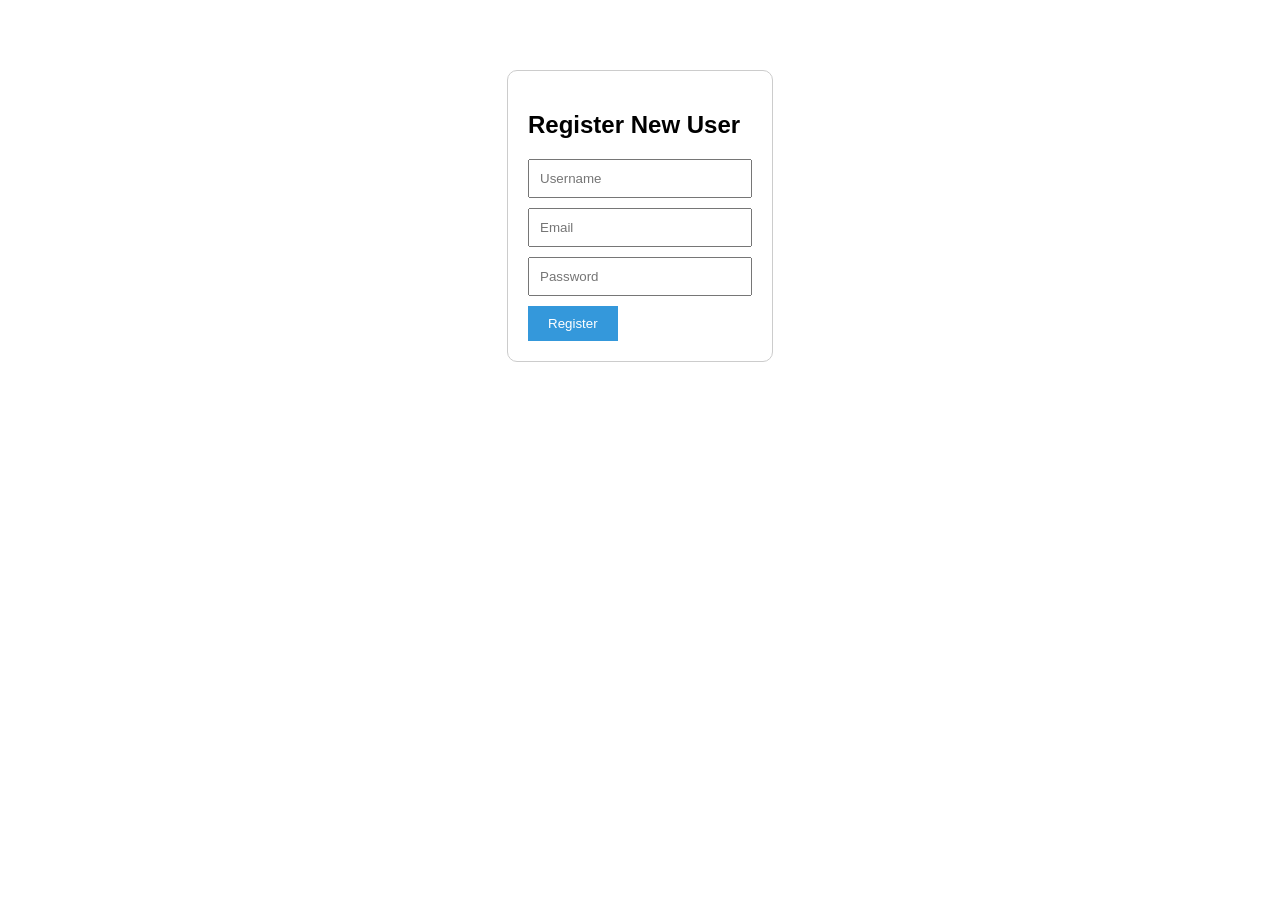
==== index.html @ 651fb15f "frontend initiated" ====
<!DOCTYPE html>
<html lang="en">
<head>
    <meta charset="UTF-8">
    <meta name="viewport" content="width=device-width, initial-scale=1.0">
    <title>User Profile</title>
    <link rel="stylesheet" href="style.css">
</head>
<body>
    <!-- Форма регистрации -->
    <section id="registration">
        <h2>Register New User</h2>
        <form id="registrationForm">
            <input type="text" id="username" placeholder="Username" required /><br>
            <input type="email" id="email" placeholder="Email" required /><br>
            <input type="password" id="password" placeholder="Password" required /><br>
            <button type="submit">Register</button>
        </form>
    </section>

    <!-- Информация о пользователе -->
    <div id="userInfo">
        <span id="userName"></span><br>
        <span id="userEmail"></span>
    </div>

    <!-- Список зданий -->
    <div id="buildingsContainer">
        <!-- Здания будут динамически добавляться сюда -->
    </div>

    <script src="script.js"></script> <!-- Подключаем скрипты -->
</body>
</html>
---- style.css ----
/* Основной стиль страницы */
body {
    font-family: Arial, sans-serif;
    margin: 0;
    padding: 20px;
    display: flex;
    flex-direction: column;
    align-items: center;
    justify-content: center;
}

#userInfo {
    position: absolute;
    top: 20px;
    right: 20px;
    font-size: 18px;
}

#buildingsContainer {
    display: flex;
    justify-content: center;
    gap: 20px;
    margin-top: 100px;
    flex-wrap: wrap;
}

.building {
    width: 100px;
    height: 100px;
    background-color: red;
    border-radius: 10px;
    cursor: pointer;
}

.building.visited {
    background-color: green;
}

/* Стили для формы регистрации */
#registration {
    margin-top: 50px;
    padding: 20px;
    border: 1px solid #ccc;
    border-radius: 10px;
}

#registration input {
    margin-bottom: 10px;
    padding: 10px;
    width: 200px;
}

#registration button {
    padding: 10px 20px;
    background-color: #3498db;
    color: white;
    border: none;
    cursor: pointer;
}

#registration button:hover {
    background-color: #2980b9;
}
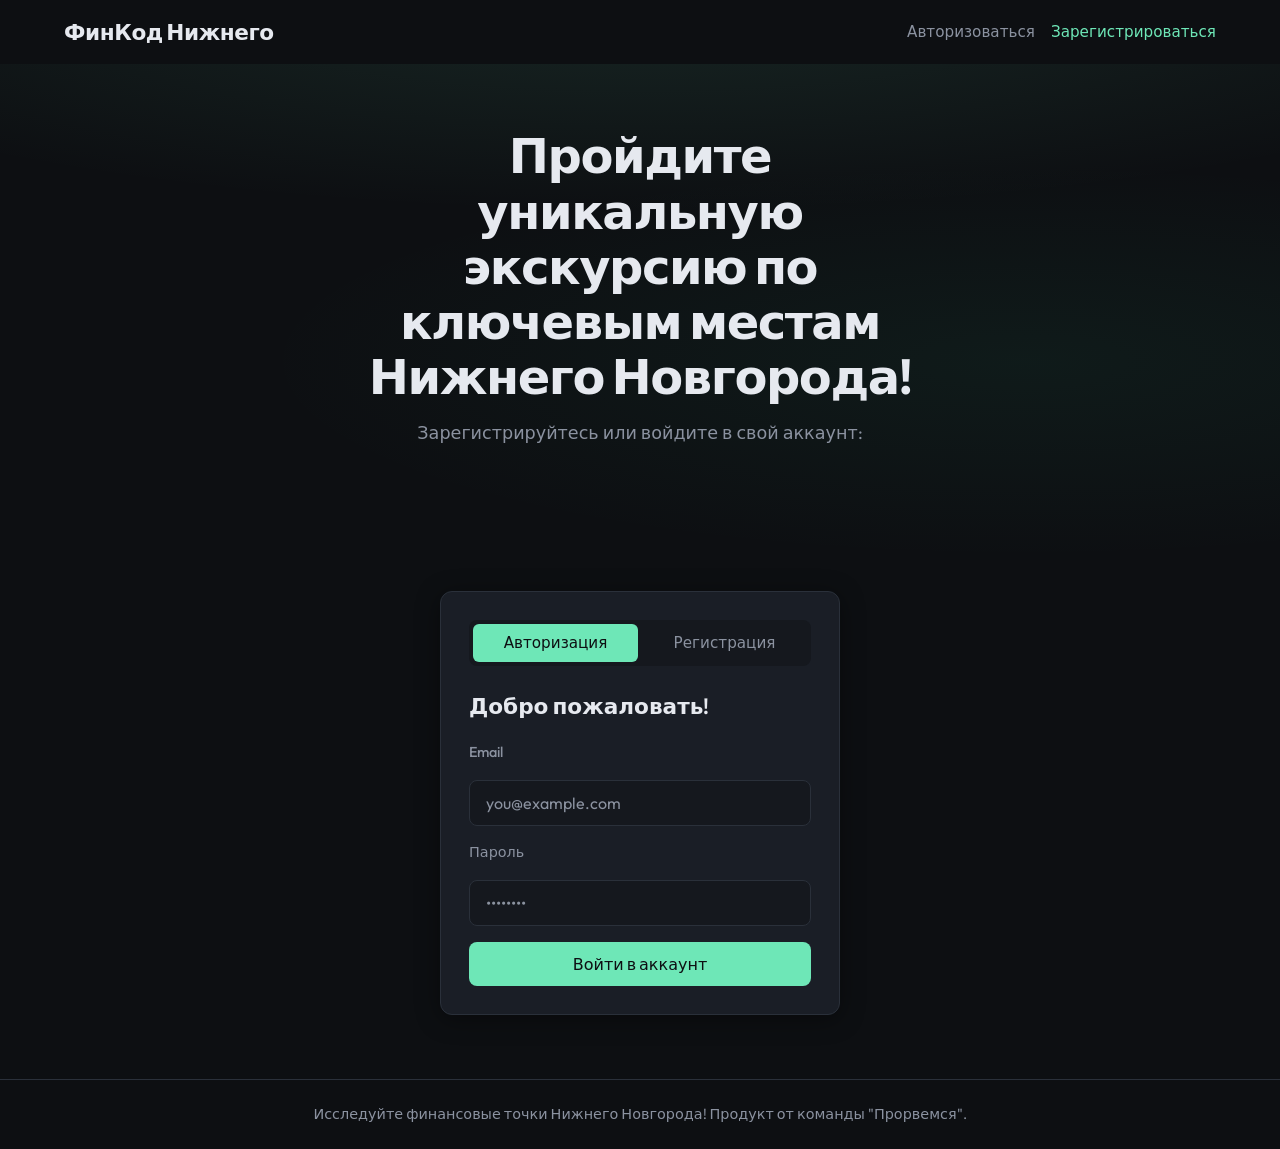
==== commit 6700c1e0: "added registration page and main page; designed" ====
--- a/index.html
+++ b/index.html
@@ -3,32 +3,72 @@
 <head>
     <meta charset="UTF-8">
     <meta name="viewport" content="width=device-width, initial-scale=1.0">
-    <title>User Profile</title>
+    <title>Explore — Discover & Track</title>
     <link rel="stylesheet" href="style.css">
+    <link rel="preconnect" href="https://fonts.googleapis.com">
+    <link rel="preconnect" href="https://fonts.gstatic.com" crossorigin>
+    <link href="https://fonts.googleapis.com/css2?family=Outfit:wght@300;400;500;600;700&family=JetBrains+Mono:wght@400;500&display=swap" rel="stylesheet">
 </head>
-<body>
-    <!-- Форма регистрации -->
-    <section id="registration">
-        <h2>Register New User</h2>
-        <form id="registrationForm">
-            <input type="text" id="username" placeholder="Username" required /><br>
-            <input type="email" id="email" placeholder="Email" required /><br>
-            <input type="password" id="password" placeholder="Password" required /><br>
-            <button type="submit">Register</button>
-        </form>
-    </section>
+<body class="page-landing">
+    <header class="header">
+        <a href="index.html" class="logo">ФинКод Нижнего</a>
+        <nav class="nav">
+            <a href="index.html#auth" class="nav-link">Авторизоваться</a>
+            <a href="register.html" class="nav-link nav-link-cta">Зарегистрироваться</a>
+        </nav>
+    </header>
 
-    <!-- Информация о пользователе -->
-    <div id="userInfo">
-        <span id="userName"></span><br>
-        <span id="userEmail"></span>
-    </div>
+    <main>
+        <section class="hero">
+            <div class="hero-bg"></div>
+            <div class="hero-content">
+                <h1 class="hero-title">Пройдите уникальную экскурсию по ключевым местам Нижнего Новгорода!</h1>
+                <p class="hero-subtitle">Зарегистрируйтесь или войдите в свой аккаунт:</p>
+                <div class="hero-actions">
+                </div>
+            </div>
+        </section>
 
-    <!-- Список зданий -->
-    <div id="buildingsContainer">
-        <!-- Здания будут динамически добавляться сюда -->
-    </div>
+        <section id="auth" class="auth-section">
+            <div class="auth-container">
+                <div class="auth-tabs">
+                    <button type="button" class="auth-tab active" data-tab="login" aria-selected="true">Авторизация</button>
+                    <button type="button" class="auth-tab" data-tab="register" aria-selected="false">Регистрация</button>
+                </div>
 
-    <script src="script.js"></script> <!-- Подключаем скрипты -->
+                <div id="login-panel" class="auth-panel active">
+                    <h2 class="auth-heading">Добро пожаловать!</h2>
+                    <form id="loginForm" class="auth-form">
+                        <label class="label" for="loginEmail">Email</label>
+                        <input type="email" id="loginEmail" class="input" placeholder="you@example.com" required autocomplete="email">
+                        <label class="label" for="loginPassword">Пароль</label>
+                        <input type="password" id="loginPassword" class="input" placeholder="••••••••" required autocomplete="current-password">
+                        <p id="loginError" class="form-error" aria-live="polite"></p>
+                        <button type="submit" class="btn btn-primary btn-block">Войти в аккаунт</button>
+                    </form>
+                </div>
+
+                <div id="register-panel" class="auth-panel">
+                    <h2 class="auth-heading">Создать аккаунт</h2>
+                    <form id="registrationForm" class="auth-form">
+                        <label class="label" for="username">Ваше имя</label>
+                        <input type="text" id="username" class="input" placeholder="Введите имя" required autocomplete="username">
+                        <label class="label" for="email">Email</label>
+                        <input type="email" id="email" class="input" placeholder="you@example.com" required autocomplete="email">
+                        <label class="label" for="password">Пароль</label>
+                        <input type="password" id="password" class="input" placeholder="••••••••" required autocomplete="new-password">
+                        <p id="registrationError" class="form-error" aria-live="polite"></p>
+                        <button type="submit" class="btn btn-primary btn-block">Регистрация</button>
+                    </form>
+                </div>
+            </div>
+        </section>
+    </main>
+
+    <footer class="footer">
+        <p>Исследуйте финансовые точки Нижнего Новгорода! Продукт от команды "Прорвемся".</p>
+    </footer>
+
+    <script src="script.js"></script>
 </body>
 </html>
--- a/style.css
+++ b/style.css
@@ -1,63 +1,440 @@
-/* Основной стиль страницы */
+/* ===== Variables ===== */
+:root {
+    --bg: #0d0f12;
+    --bg-elevated: #15181e;
+    --bg-card: #1a1e26;
+    --text: #e6e9ef;
+    --text-muted: #8b92a0;
+    --accent: #6ee7b7;
+    --accent-dim: #34d399;
+    --accent-hover: #5dd9a8;
+    --border: #2a303a;
+    --error: #f87171;
+    --radius: 12px;
+    --radius-sm: 8px;
+    --font: "Outfit", system-ui, sans-serif;
+    --font-mono: "JetBrains Mono", monospace;
+    --shadow: 0 4px 24px rgba(0, 0, 0, 0.4);
+    --transition: 0.2s ease;
+}
+
+/* ===== Reset & base ===== */
+*, *::before, *::after {
+    box-sizing: border-box;
+}
+
+html {
+    scroll-behavior: smooth;
+}
+
 body {
-    font-family: Arial, sans-serif;
+    font-family: var(--font);
     margin: 0;
-    padding: 20px;
+    padding: 0;
+    background: var(--bg);
+    color: var(--text);
+    line-height: 1.5;
+    min-height: 100vh;
     display: flex;
     flex-direction: column;
-    align-items: center;
+}
+
+a {
+    color: var(--accent);
+    text-decoration: none;
+    transition: color var(--transition);
+}
+
+a:hover {
+    color: var(--accent-hover);
+}
+
+/* ===== Layout: landing & register ===== */
+.page-landing,
+.page-register {
+    min-height: 100vh;
+}
+
+.page-landing main {
+    flex: 1;
+}
+
+/* ===== Header ===== */
+.header {
+    display: flex;
+    align-items: center;
+    justify-content: space-between;
+    padding: 1rem 1.5rem;
+    max-width: 1200px;
+    margin: 0 auto;
+    width: 100%;
+}
+
+.logo {
+    font-weight: 700;
+    font-size: 1.35rem;
+    letter-spacing: -0.02em;
+    color: var(--text);
+}
+
+.logo:hover {
+    color: var(--accent);
+}
+
+.nav {
+    display: flex;
+    align-items: center;
+    gap: 1rem;
+}
+
+.nav-link {
+    font-weight: 500;
+    font-size: 0.95rem;
+    color: var(--text-muted);
+}
+
+.nav-link:hover {
+    color: var(--text);
+}
+
+.nav-link-cta {
+    color: var(--accent);
+}
+
+.nav-link-cta:hover {
+    color: var(--accent-hover);
+}
+
+/* ===== Hero ===== */
+.hero {
+    position: relative;
+    padding: 4rem 1.5rem 5rem;
+    text-align: center;
+    overflow: hidden;
+}
+
+.hero-bg {
+    position: absolute;
+    inset: 0;
+    background:
+        radial-gradient(ellipse 80% 50% at 50% -20%, rgba(110, 231, 183, 0.12), transparent),
+        radial-gradient(ellipse 60% 40% at 80% 60%, rgba(52, 211, 153, 0.06), transparent);
+    pointer-events: none;
+}
+
+.hero-content {
+    position: relative;
+    max-width: 560px;
+    margin: 0 auto;
+}
+
+.hero-title {
+    font-size: clamp(2rem, 5vw, 3rem);
+    font-weight: 700;
+    letter-spacing: -0.03em;
+    line-height: 1.15;
+    margin: 0 0 1rem;
+}
+
+.hero-subtitle {
+    font-size: 1.1rem;
+    color: var(--text-muted);
+    margin: 0 0 2rem;
+}
+
+.hero-actions {
+    display: flex;
+    flex-wrap: wrap;
+    gap: 0.75rem;
     justify-content: center;
 }
 
-#userInfo {
-    position: absolute;
-    top: 20px;
-    right: 20px;
-    font-size: 18px;
+/* ===== Buttons ===== */
+.btn {
+    display: inline-flex;
+    align-items: center;
+    justify-content: center;
+    padding: 0.75rem 1.5rem;
+    font-family: var(--font);
+    font-size: 1rem;
+    font-weight: 500;
+    border: none;
+    border-radius: var(--radius-sm);
+    cursor: pointer;
+    transition: background var(--transition), color var(--transition), transform 0.1s ease;
+}
+
+.btn:active {
+    transform: scale(0.98);
+}
+
+.btn-primary {
+    background: var(--accent);
+    color: var(--bg);
+}
+
+.btn-primary:hover {
+    background: var(--accent-hover);
+}
+
+.btn-ghost {
+    background: transparent;
+    color: var(--text-muted);
+    border: 1px solid var(--border);
+}
+
+.btn-ghost:hover {
+    color: var(--text);
+    border-color: var(--text-muted);
+}
+
+.btn-block {
+    width: 100%;
+}
+
+/* ===== Auth section (index) ===== */
+.auth-section {
+    padding: 2rem 1.5rem 4rem;
+}
+
+.auth-container {
+    max-width: 400px;
+    margin: 0 auto;
+    background: var(--bg-card);
+    border: 1px solid var(--border);
+    border-radius: var(--radius);
+    padding: 1.75rem;
+    box-shadow: var(--shadow);
+}
+
+.auth-tabs {
+    display: flex;
+    gap: 0.25rem;
+    margin-bottom: 1.5rem;
+    padding: 0.25rem;
+    background: var(--bg-elevated);
+    border-radius: var(--radius-sm);
+}
+
+.auth-tab {
+    flex: 1;
+    padding: 0.6rem 1rem;
+    font-family: var(--font);
+    font-size: 0.95rem;
+    font-weight: 500;
+    color: var(--text-muted);
+    background: transparent;
+    border: none;
+    border-radius: 6px;
+    cursor: pointer;
+    transition: color var(--transition), background var(--transition);
+}
+
+.auth-tab:hover {
+    color: var(--text);
+}
+
+.auth-tab.active {
+    color: var(--bg);
+    background: var(--accent);
+}
+
+.auth-panel {
+    display: none;
+}
+
+.auth-panel.active {
+    display: block;
+}
+
+.auth-heading {
+    font-size: 1.35rem;
+    font-weight: 600;
+    margin: 0 0 1.25rem;
+}
+
+.auth-form {
+    display: flex;
+    flex-direction: column;
+    gap: 1rem;
+}
+
+.label {
+    font-size: 0.9rem;
+    font-weight: 500;
+    color: var(--text-muted);
+}
+
+.input {
+    width: 100%;
+    padding: 0.75rem 1rem;
+    font-family: var(--font);
+    font-size: 1rem;
+    color: var(--text);
+    background: var(--bg-elevated);
+    border: 1px solid var(--border);
+    border-radius: var(--radius-sm);
+    transition: border-color var(--transition);
+}
+
+.input::placeholder {
+    color: var(--text-muted);
+}
+
+.input:focus {
+    outline: none;
+    border-color: var(--accent);
+}
+
+.form-error {
+    font-size: 0.9rem;
+    color: var(--error);
+    margin: 0;
+}
+
+.form-error:empty {
+    display: none;
+}
+
+/* ===== Register page ===== */
+.page-register .header {
+    border-bottom: 1px solid var(--border);
+}
+
+.register-main {
+    flex: 1;
+    display: flex;
+    align-items: center;
+    justify-content: center;
+    padding: 2rem 1.5rem;
+}
+
+.register-card {
+    width: 100%;
+    max-width: 420px;
+    background: var(--bg-card);
+    border: 1px solid var(--border);
+    border-radius: var(--radius);
+    padding: 2rem;
+    box-shadow: var(--shadow);
+}
+
+.register-title {
+    font-size: 1.75rem;
+    font-weight: 700;
+    margin: 0 0 0.5rem;
+}
+
+.register-subtitle {
+    color: var(--text-muted);
+    margin: 0 0 1.75rem;
+}
+
+.register-form {
+    margin-bottom: 1.25rem;
+}
+
+.register-footer {
+    text-align: center;
+    font-size: 0.95rem;
+    color: var(--text-muted);
+    margin: 0;
+}
+
+.register-footer a {
+    font-weight: 500;
+}
+
+/* ===== Footer ===== */
+.footer {
+    padding: 1.5rem;
+    text-align: center;
+    font-size: 0.9rem;
+    color: var(--text-muted);
+    border-top: 1px solid var(--border);
+}
+
+.footer p {
+    margin: 0;
+}
+
+/* ===== Profile page ===== */
+.page-profile {
+    padding: 0;
+}
+
+.page-profile .header {
+    border-bottom: 1px solid var(--border);
+}
+
+.profile-user-info {
+    display: flex;
+    align-items: center;
+    gap: 1rem;
+    font-size: 0.9rem;
+    color: var(--text-muted);
+}
+
+.profile-user-info #userName {
+    font-weight: 600;
+    color: var(--text);
+}
+
+.profile-user-info #userEmail {
+    margin-right: 0.5rem;
+}
+
+.page-profile #buildingsContainer {
+    margin-top: 3rem;
+    padding: 0 1.5rem 2rem;
 }
 
 #buildingsContainer {
     display: flex;
     justify-content: center;
-    gap: 20px;
+    gap: 24px;
     margin-top: 100px;
     flex-wrap: wrap;
+}
+
+.building-card {
+    display: flex;
+    flex-direction: column;
+    align-items: center;
+    gap: 0.5rem;
+    max-width: 120px;
 }
 
 .building {
     width: 100px;
     height: 100px;
-    background-color: red;
-    border-radius: 10px;
+    background: var(--bg-card);
+    border: 2px solid var(--border);
+    border-radius: var(--radius);
     cursor: pointer;
+    transition: border-color var(--transition), background var(--transition);
+}
+
+.building:not(.visited):hover {
+    border-color: var(--accent-dim);
 }
 
 .building.visited {
-    background-color: green;
-}
-
-/* Стили для формы регистрации */
-#registration {
-    margin-top: 50px;
-    padding: 20px;
-    border: 1px solid #ccc;
-    border-radius: 10px;
-}
-
-#registration input {
-    margin-bottom: 10px;
-    padding: 10px;
-    width: 200px;
-}
-
-#registration button {
-    padding: 10px 20px;
-    background-color: #3498db;
-    color: white;
-    border: none;
-    cursor: pointer;
-}
-
-#registration button:hover {
-    background-color: #2980b9;
-}
+    background: rgba(52, 211, 153, 0.2);
+    border-color: var(--accent);
+    cursor: default;
+    pointer-events: none;
+}
+
+.building-name {
+    font-size: 0.85rem;
+    font-weight: 500;
+    color: var(--text-muted);
+    text-align: center;
+    line-height: 1.3;
+}
+
+/* ===== Utility: hide when no JS ===== */
+.auth-tabs[aria-hidden="true"] {
+    display: none;
+}
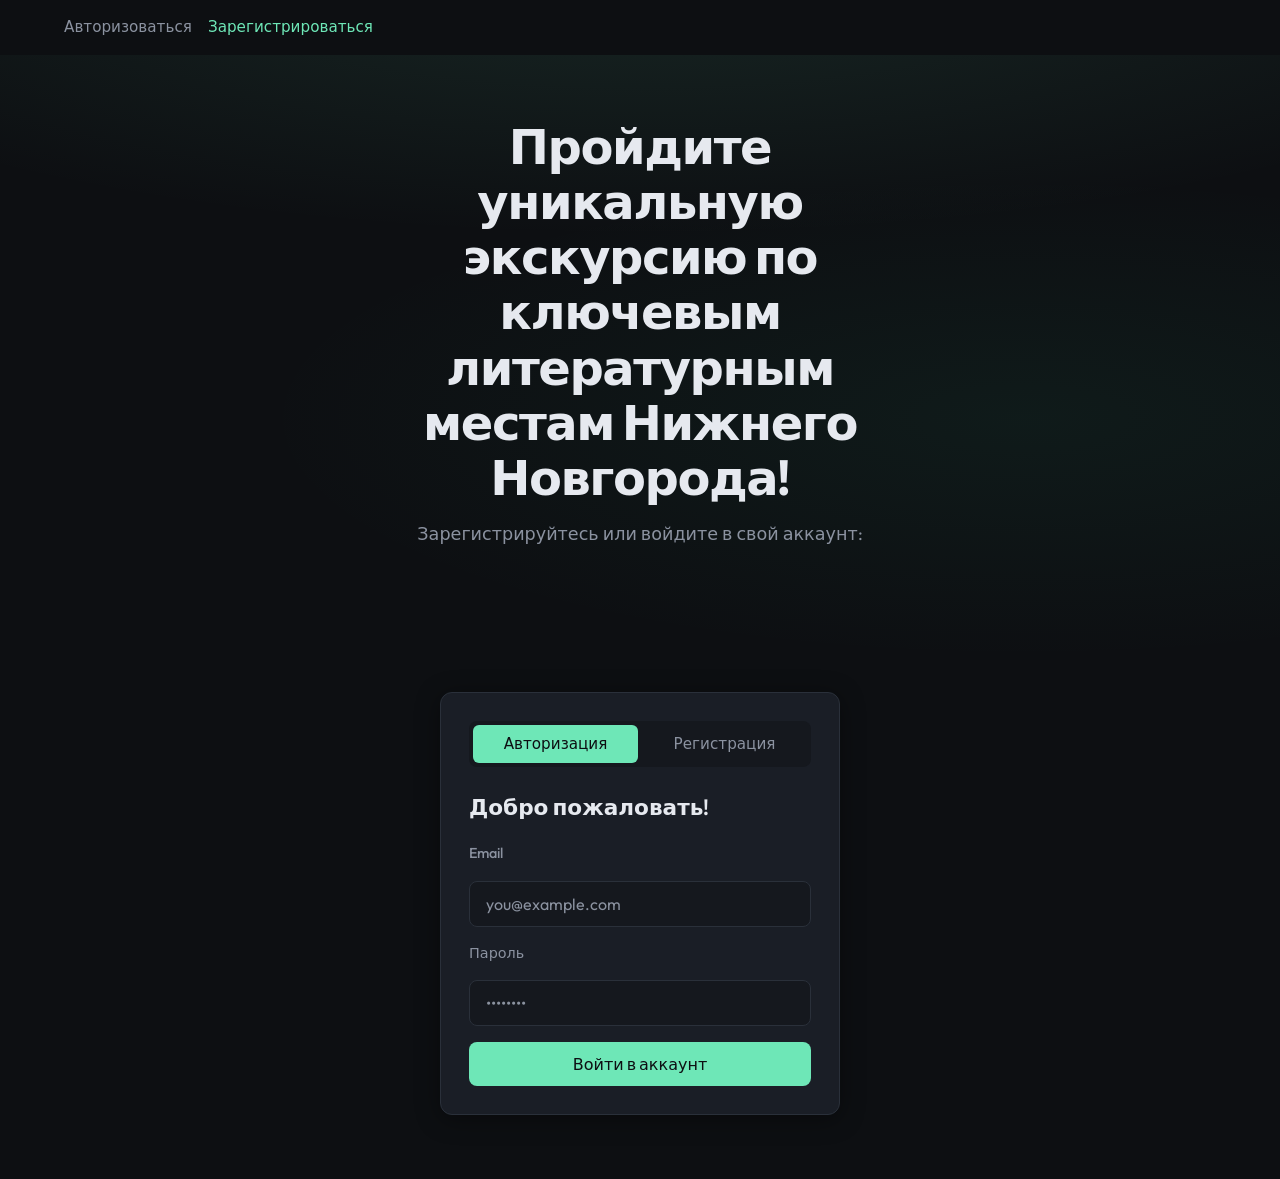
==== commit 2c1e16ef: "updated for history" ====
--- a/index.html
+++ b/index.html
@@ -3,7 +3,7 @@
 <head>
     <meta charset="UTF-8">
     <meta name="viewport" content="width=device-width, initial-scale=1.0">
-    <title>Explore — Discover & Track</title>
+    <title>Стартовая страница</title>
     <link rel="stylesheet" href="style.css">
     <link rel="preconnect" href="https://fonts.googleapis.com">
     <link rel="preconnect" href="https://fonts.gstatic.com" crossorigin>
@@ -11,7 +11,6 @@
 </head>
 <body class="page-landing">
     <header class="header">
-        <a href="index.html" class="logo">ФинКод Нижнего</a>
         <nav class="nav">
             <a href="index.html#auth" class="nav-link">Авторизоваться</a>
             <a href="register.html" class="nav-link nav-link-cta">Зарегистрироваться</a>
@@ -22,7 +21,7 @@
         <section class="hero">
             <div class="hero-bg"></div>
             <div class="hero-content">
-                <h1 class="hero-title">Пройдите уникальную экскурсию по ключевым местам Нижнего Новгорода!</h1>
+                <h1 class="hero-title">Пройдите уникальную экскурсию по ключевым литературным местам Нижнего Новгорода!</h1>
                 <p class="hero-subtitle">Зарегистрируйтесь или войдите в свой аккаунт:</p>
                 <div class="hero-actions">
                 </div>
@@ -65,9 +64,6 @@
         </section>
     </main>
 
-    <footer class="footer">
-        <p>Исследуйте финансовые точки Нижнего Новгорода! Продукт от команды "Прорвемся".</p>
-    </footer>
 
     <script src="script.js"></script>
 </body>
--- a/style.css
+++ b/style.css
@@ -192,6 +192,11 @@
     width: 100%;
 }
 
+.btn-sm {
+    padding: 0.4rem 0.8rem;
+    font-size: 0.85rem;
+}
+
 /* ===== Auth section (index) ===== */
 .auth-section {
     padding: 2rem 1.5rem 4rem;
@@ -389,12 +394,70 @@
     padding: 0 1.5rem 2rem;
 }
 
+.route-picker {
+    max-width: 900px;
+    width: 100%;
+    margin: 2rem auto 0;
+    padding: 0 1.5rem;
+}
+
+.route-picker-title {
+    margin: 0 0 0.4rem;
+    font-size: 1.4rem;
+}
+
+.route-picker-subtitle {
+    margin: 0 0 1rem;
+    color: var(--text-muted);
+}
+
+.routes-grid {
+    display: grid;
+    grid-template-columns: repeat(auto-fill, minmax(220px, 1fr));
+    gap: 0.9rem;
+}
+
+.route-card {
+    background: var(--bg-card);
+    border: 1px solid var(--border);
+    border-radius: var(--radius);
+    padding: 1rem;
+    cursor: pointer;
+    transition: border-color var(--transition), transform var(--transition);
+}
+
+.route-card:hover {
+    border-color: var(--accent-dim);
+    transform: translateY(-1px);
+}
+
+.route-card h3 {
+    margin: 0 0 0.45rem;
+    font-size: 1rem;
+}
+
+.route-card p {
+    margin: 0;
+    color: var(--text-muted);
+    font-size: 0.92rem;
+}
+
+.route-summary {
+    max-width: 900px;
+    width: 100%;
+    margin: 1.25rem auto 0;
+    padding: 0 1.5rem;
+    color: var(--text-muted);
+}
+
 #buildingsContainer {
     display: flex;
     justify-content: center;
-    gap: 24px;
+    align-items: center;
+    flex-wrap: wrap;
+    gap: 0;
     margin-top: 100px;
-    flex-wrap: wrap;
+    padding: 1rem 0;
 }
 
 .building-card {
@@ -403,6 +466,56 @@
     align-items: center;
     gap: 0.5rem;
     max-width: 120px;
+}
+
+/* Route step number */
+.building-step {
+    display: inline-flex;
+    align-items: center;
+    justify-content: center;
+    width: 1.5rem;
+    height: 1.5rem;
+    font-size: 0.75rem;
+    font-weight: 600;
+    color: var(--bg);
+    background: var(--accent);
+    border-radius: 50%;
+    flex-shrink: 0;
+}
+
+/* Connector arrow between buildings (route pointer) */
+.route-pointer {
+    flex-shrink: 0;
+    width: 32px;
+    height: 100px;
+    margin: 0 4px;
+    display: flex;
+    align-items: center;
+    justify-content: center;
+    position: relative;
+}
+
+.route-pointer::before {
+    content: "";
+    position: absolute;
+    left: 0;
+    right: 8px;
+    top: 50%;
+    height: 2px;
+    background: linear-gradient(90deg, var(--border) 0%, var(--accent-dim) 100%);
+    transform: translateY(-50%);
+}
+
+.route-pointer::after {
+    content: "";
+    position: absolute;
+    right: 0;
+    top: 50%;
+    transform: translateY(-50%);
+    border: 6px solid transparent;
+    border-left-color: var(--accent-dim);
+    border-right: none;
+    margin-right: 2px;
 }
 
 .building {
@@ -434,6 +547,62 @@
     line-height: 1.3;
 }
 
+a.building-name {
+    color: var(--accent);
+    text-decoration: none;
+}
+
+a.building-name:hover {
+    color: var(--accent-hover);
+    text-decoration: underline;
+}
+
+/* ===== Building page (building.html) ===== */
+.page-building .header {
+    border-bottom: 1px solid var(--border);
+}
+
+.building-main {
+    flex: 1;
+    max-width: 720px;
+    margin: 0 auto;
+    padding: 2rem 1.5rem;
+    width: 100%;
+}
+
+.building-article {
+    padding: 0;
+}
+
+.building-page-title {
+    font-size: clamp(1.5rem, 4vw, 2.25rem);
+    font-weight: 700;
+    margin: 0 0 1.5rem;
+    color: var(--text);
+}
+
+.building-description {
+    font-size: 1.05rem;
+    line-height: 1.65;
+    color: var(--text-muted);
+    white-space: pre-wrap;
+}
+
+.building-description-empty {
+    font-style: italic;
+    color: var(--text-muted);
+    opacity: 0.8;
+}
+
+.building-map {
+    width: 100%;
+    height: 360px;
+    margin-top: 1.5rem;
+    border-radius: var(--radius);
+    border: 1px solid var(--border);
+    overflow: hidden;
+}
+
 /* ===== Utility: hide when no JS ===== */
 .auth-tabs[aria-hidden="true"] {
     display: none;
